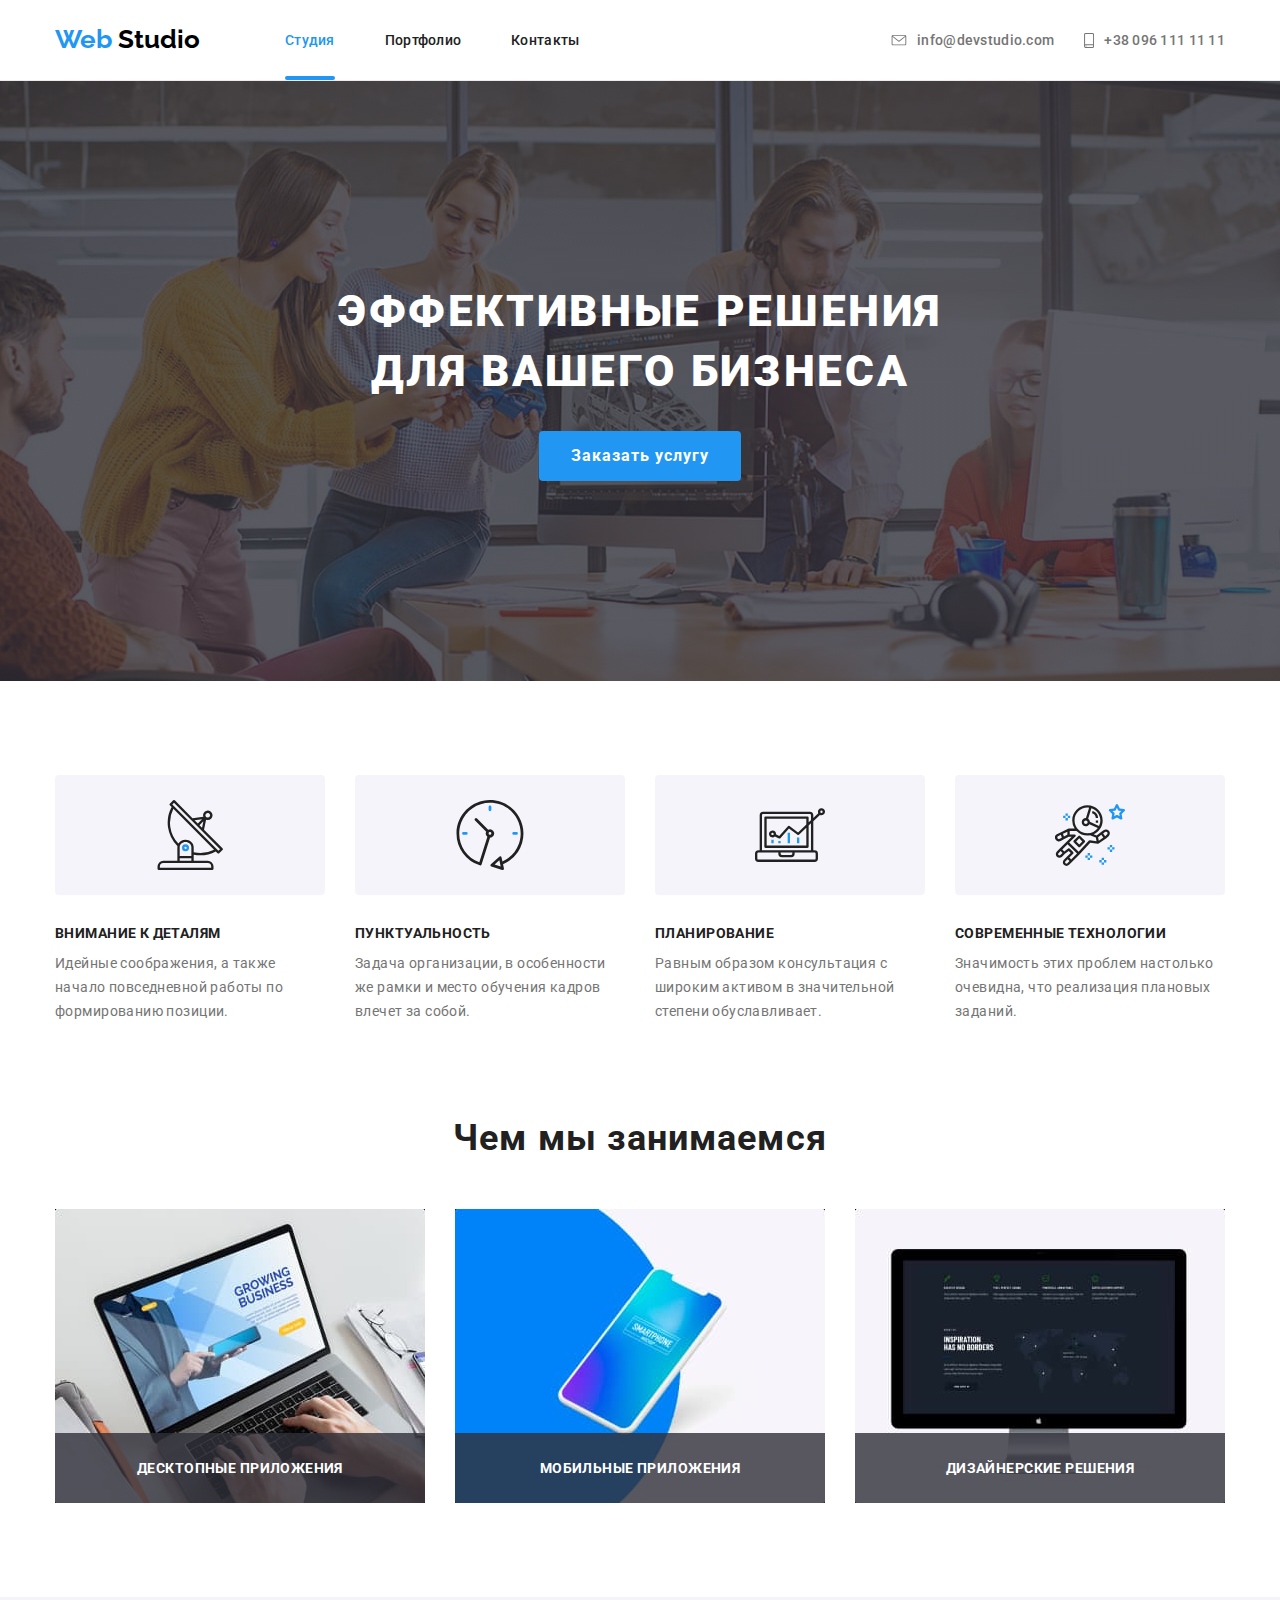
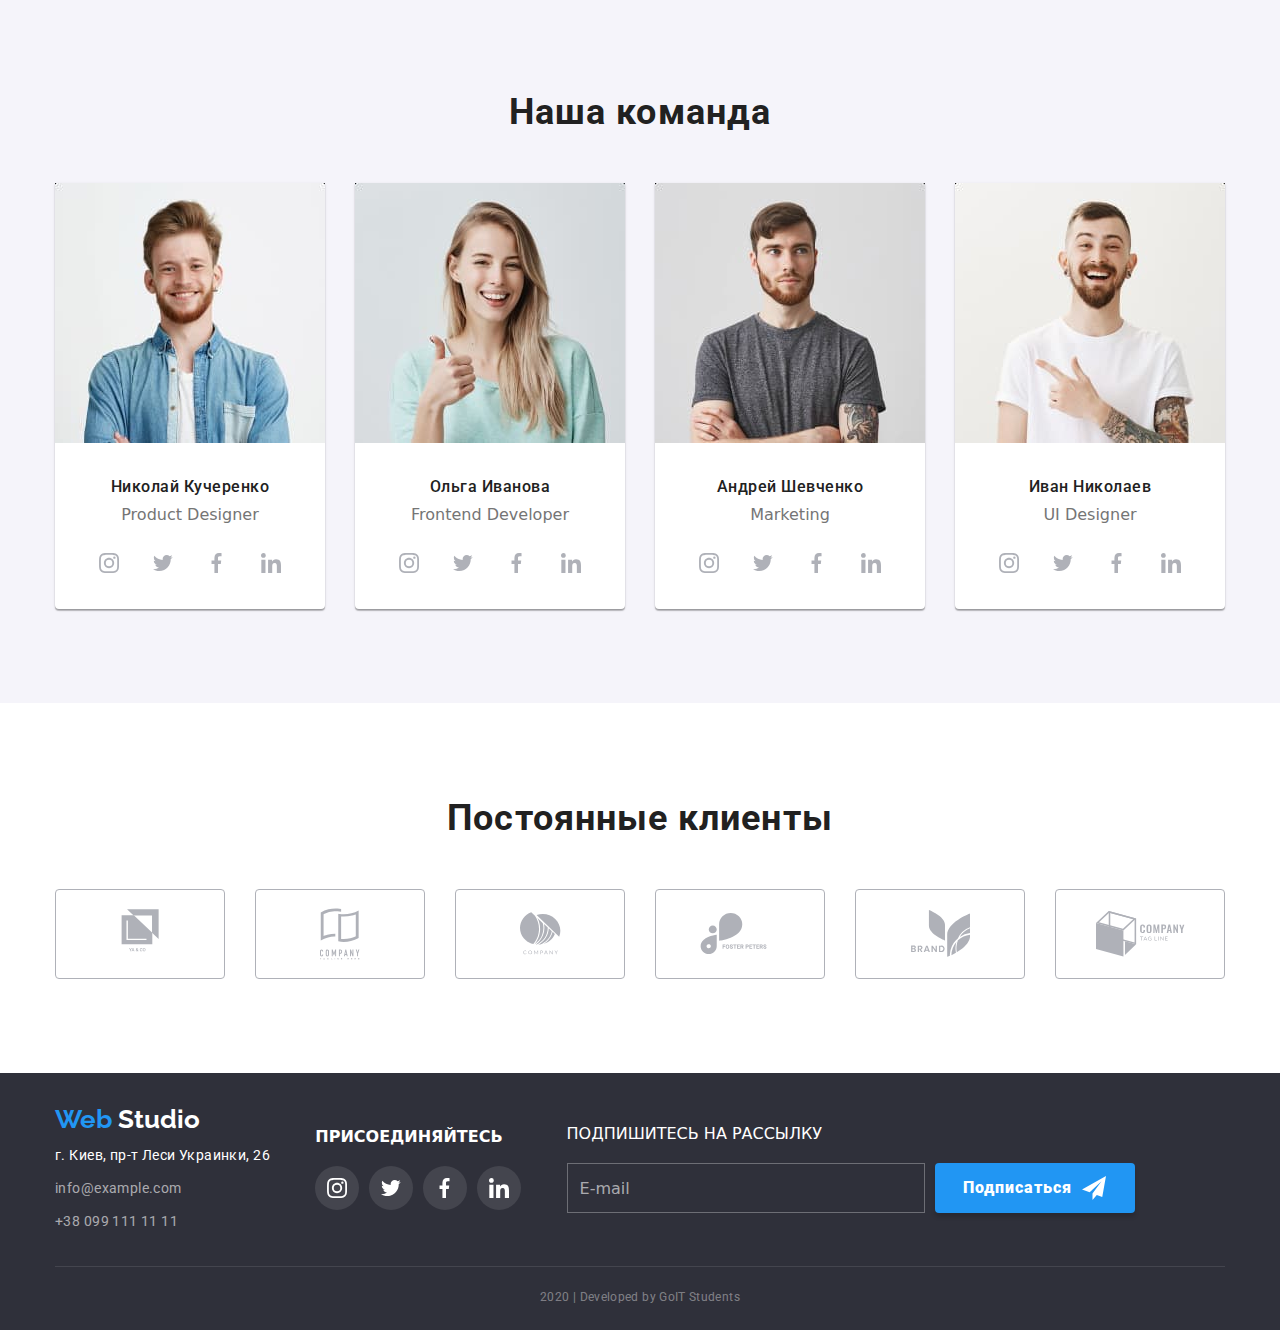
==== index.html @ 625cf700 "start" ====
<!DOCTYPE html>
<html lang="en">
  <head>
    <meta charset="UTF-8" />
    <meta name="viewport" content="width=device-width, initial-scale=1.0" />
    <title>Web Studio</title>
    <link
      href="https://fonts.googleapis.com/css2?family=Montserrat:wght@400;500;700&family=Raleway:wght@700&family=Roboto:wght@400;500;700;900&display=swap"
      rel="stylesheet"
    />
    <link
      rel="stylesheet"
      href="https://cdnjs.cloudflare.com/ajax/libs/modern-normalize/0.6.0/modern-normalize.min.css"
    />
    <link rel="stylesheet" href="./CSS/styles.css" />
  </head>
  <body>
    <!-- Heder -->
    <header>
      <!-- Navigation block-->
      <nav class="section nav">
        <a href="./index.html" class="logo">
          Web <span class="logo-accent">Studio</span>
        </a>
        <ul class="site-nav">
          <li class="item">
            <a class="nav-link current" href="./index.html">Студия</a>
          </li>
          <li class="item">
            <a class="nav-link" href="./portfolio.html">Портфолио</a>
          </li>
          <li class="item">
            <a class="nav-link" href="">Контакты</a>
          </li>
        </ul>
        <!--Contacts-->
        <address class="adress-nav">
          <ul class="auth-nav">
            <li class="auth-item item">
              <a href="mailto:info@devstudio.com">
                <svg class="icon-mail">
                  <use href="./images/symbol-defs.svg#icon-mail"></use>
                </svg>
              </a>
              info@devstudio.com
            </li>
            <li class="auth-item item">
              <a class="adress-tel" href="tel:+380961111111">
                <svg class="icon-phone">
                  <use href="./images/symbol-defs.svg#icon-phone"></use>
                </svg>
              </a>
              +38 096 111 11 11
            </li>
          </ul>
        </address>
      </nav>
    </header>
    <main>
      <!--Hero-->
      <section class="hero">
        <div class="hero-content">
          <h1 class="hero-title">
            Эффективные решения <br />
            для вашего бизнеса
          </h1>
          <a class="hero-item" href="">Заказать услугу</a>
        </div>
      </section>
      <!--characteristics-->
      <section class="section feature">
        <!-- <h2>characteristics</h2> -->
        <ul class="feature-list">
          <li class="feature-main">
            <div class="feature-img">
              <svg class="feature-icon">
                <use href="./images/symbol-defs.svg#icon-antenna"></use>
              </svg>
            </div>
            <h3 class="feature-title">
              Внимание к деталям
            </h3>
            <p class="feature-item">
              Идейные соображения, а также начало повседневной работы по
              формированию позиции.
            </p>
          </li>
          <li class="feature-main">
            <div class="feature-img">
              <svg class="feature-icon">
                <use href="./images/symbol-defs.svg#icon-clock1"></use>
              </svg>
            </div>
            <h3 class="feature-title">
              Пунктуальность
            </h3>
            <p class="feature-item">
              Задача организации, в особенности же рамки и место обучения кадров
              влечет за собой.
            </p>
          </li>
          <li class="feature-main">
            <div class="feature-img">
              <svg class="feature-icon">
                <use href="./images/symbol-defs.svg#icon-diagram1"></use>
              </svg>
            </div>
            <h3 class="feature-title">
              Планирование
            </h3>
            <p class="feature-item">
              Равным образом консультация с широким активом в значительной
              степени обуславливает.
            </p>
          </li>
          <li class="feature-main">
            <div class="feature-img">
              <svg class="feature-icon">
                <use href="./images/symbol-defs.svg#icon-astronaut1"></use>
              </svg>
            </div>
            <h3 class="feature-title">
              Современные технологии
            </h3>
            <p class="feature-item">
              Значимость этих проблем настолько очевидна, что реализация
              плановых заданий.
            </p>
          </li>
        </ul>
      </section>
      <!--What do we do-->
      <section class="section">
        <h2 class="section-title act-main">Чем мы занимаемся</h2>
        <ul class="act">
          <li class="act-list">
            <a href=""
              ><img src="./images/img1.jpg" alt="Десктопные приложения"
            /></a>
            <h3 class="act-item">
              Десктопные приложения
            </h3>
          </li>
          <li class="act-list">
            <a href=""
              ><img src="./images/img2.jpg" alt="Мобильные приложения"
            /></a>
            <h3 class="act-item">
              Мобильные приложения
            </h3>
          </li>
          <li class="act-list">
            <a href=""
              ><img src="./images/img3.jpg" alt="Дизайнерские решения"
            /></a>
            <h3 class="act-item">
              Дизайнерские решения
            </h3>
          </li>
        </ul>
      </section>
      <!--Our team-->
      <section class="team-main">
        <h2 class="section-title">Наша команда</h2>
        <ul class="team section">
          <li class="team-list">
            <a class="team-img" href=""
              ><img src="./images/team1.jpg" alt="foto"
            /></a>
            <h3 class="team-name">
              Николай Кучеренко
            </h3>
            <p class="team-prof" lang="en">
              Product Designer
            </p>
            <ul class="social-links">
              <li>
                <a href="https://www.instagram.com/" class="social-icon">
                  <svg class="socialnet" width="20px" height="20px">
                    <use href="./images/symbol-defs.svg#icon-instagram"></use>
                  </svg>
                </a>
              </li>
              <li>
                <a href="https://twitter.com/" class="social-icon">
                  <svg class="socialnet" width="20px" height="20px">
                    <use href="./images/symbol-defs.svg#icon-twitter"></use>
                  </svg>
                </a>
              </li>
              <li>
                <a href="https://www.facebook.com/" class="social-icon">
                  <svg class="socialnet" width="20px" height="20px">
                    <use href="./images/symbol-defs.svg#icon-Facebook"></use>
                  </svg>
                </a>
              </li>
              <li>
                <a href="https://www.linkedin.com/" class="social-icon">
                  <svg class="socialnet" width="20px" height="20px">
                    <use href="./images/symbol-defs.svg#icon-linkedin"></use>
                  </svg>
                </a>
              </li>
            </ul>
          </li>
          <li class="team-list">
            <a class="team-img" href=""
              ><img src="./images/team2.jpg" alt="foto"
            /></a>
            <h3 class="team-name">
              Ольга Иванова
            </h3>
            <p class="team-prof" lang="en">
              Frontend Developer
            </p>
            <ul class="social-links">
              <li>
                <a href="https://www.instagram.com/" class="social-icon">
                  <svg class="socialnet" width="20px" height="20px">
                    <use href="./images/symbol-defs.svg#icon-instagram"></use>
                  </svg>
                </a>
              </li>
              <li>
                <a href="https://twitter.com/" class="social-icon">
                  <svg class="socialnet" width="20px" height="20px">
                    <use href="./images/symbol-defs.svg#icon-twitter"></use>
                  </svg>
                </a>
              </li>
              <li>
                <a href="https://www.facebook.com/" class="social-icon">
                  <svg class="socialnet" width="20px" height="20px">
                    <use href="./images/symbol-defs.svg#icon-Facebook"></use>
                  </svg>
                </a>
              </li>
              <li>
                <a href="https://www.linkedin.com/" class="social-icon">
                  <svg class="socialnet" width="20px" height="20px">
                    <use href="./images/symbol-defs.svg#icon-linkedin"></use>
                  </svg>
                </a>
              </li>
            </ul>
          </li>
          <li class="team-list">
            <a class="team-img" href=""
              ><img src="./images/team3.jpg" alt="foto"
            /></a>
            <h3 class="team-name">
              Андрей Шевченко
            </h3>
            <p class="team-prof" lang="en">
              Marketing
            </p>
            <ul class="social-links">
              <li>
                <a href="https://www.instagram.com/" class="social-icon">
                  <svg class="socialnet" width="20px" height="20px">
                    <use href="./images/symbol-defs.svg#icon-instagram"></use>
                  </svg>
                </a>
              </li>
              <li>
                <a href="https://twitter.com/" class="social-icon">
                  <svg class="socialnet" width="20px" height="20px">
                    <use href="./images/symbol-defs.svg#icon-twitter"></use>
                  </svg>
                </a>
              </li>
              <li>
                <a href="https://www.facebook.com/" class="social-icon">
                  <svg class="socialnet" width="20px" height="20px">
                    <use href="./images/symbol-defs.svg#icon-Facebook"></use>
                  </svg>
                </a>
              </li>
              <li>
                <a href="https://www.linkedin.com/" class="social-icon">
                  <svg class="socialnet" width="20px" height="20px">
                    <use href="./images/symbol-defs.svg#icon-linkedin"></use>
                  </svg>
                </a>
              </li>
            </ul>
          </li>
          <li class="team-list">
            <a class="team-img" href=""
              ><img src="./images/team4.jpg" alt="foto"
            /></a>
            <h3 class="team-name">
              Иван Николаев
            </h3>
            <p class="team-prof" lang="en">
              UI Designer
            </p>
            <ul class="social-links">
              <li>
                <a href="https://www.instagram.com/" class="social-icon">
                  <svg class="socialnet" width="20px" height="20px">
                    <use href="./images/symbol-defs.svg#icon-instagram"></use>
                  </svg>
                </a>
              </li>
              <li>
                <a href="https://twitter.com/" class="social-icon">
                  <svg class="socialnet" width="20px" height="20px">
                    <use href="./images/symbol-defs.svg#icon-twitter"></use>
                  </svg>
                </a>
              </li>
              <li>
                <a href="https://www.facebook.com/" class="social-icon">
                  <svg class="socialnet" width="20px" height="20px">
                    <use href="./images/symbol-defs.svg#icon-Facebook"></use>
                  </svg>
                </a>
              </li>
              <li>
                <a href="https://www.linkedin.com/" class="social-icon">
                  <svg class="socialnet" width="20px" height="20px">
                    <use href="./images/symbol-defs.svg#icon-linkedin"></use>
                  </svg>
                </a>
              </li>
            </ul>
          </li>
        </ul>
      </section>
      <!--regular customers-->
      <section class="section customer">
        <h2 class="section-title">
          Постоянные клиенты
        </h2>
        <ul class="customers-main">
          <li class="customers-list">
            <a class="customer-item" href="">
              <svg class="company-icon" width="45" height="50">
                <use href="./images/symbol-defs.svg#icon-company1"></use>
              </svg>
            </a>
          </li>
          <li class="customers-list">
            <a class="customer-item" href="">
              <svg class="company-icon" width="40" height="52">
                <use href="./images/symbol-defs.svg#icon-company2"></use>
              </svg>
            </a>
          </li>
          <li class="customers-list">
            <a class="customer-item" href="">
              <svg class="company-icon" width="41" height="43">
                <use href="./images/symbol-defs.svg#icon-company3"></use>
              </svg>
            </a>
          </li>
          <li class="customers-list">
            <a class="customer-item" href="">
              <svg class="company-icon" width="80" height="42">
                <use href="./images/symbol-defs.svg#icon-company4"></use>
              </svg>
            </a>
          </li>
          <li class="customers-list">
            <a class="customer-item" href="">
              <svg class="company-icon" width="59" height="47">
                <use href="./images/symbol-defs.svg#icon-company5"></use>
              </svg>
            </a>
          </li>
          <li class="customers-list">
            <a class="customer-item" href="">
              <svg class="company-icon" width="89" height="46">
                <use href="./images/symbol-defs.svg#icon-company6"></use>
              </svg>
            </a>
          </li>
        </ul>
      </section>
    </main>
    <footer>
      <div class="footer-site">
        <div class="footer-connection">
          <a href="./index.html" class="logo">
            Web <span class="logo-accent">Studio</span></a
          >
          <address class="footer-adress">
            <p class="location">г. Киев, пр-т Леси Украинки, 26</p>
            <a class="adress-mail" href="mailto:info@devstudio.com"
              >info@example.com</a
            >
            <a class="adress-tel" href="tel:+380991111111"
              >+38 099 111 11 11
            </a>
          </address>
        </div>
        <div class="footer-follow">
          <b class="footer-text">присоединяйтесь</b>
          <ul class="footer-links">
            <li>
              <a class="footer-linkbox" href="https://www.instagram.com/">
                <svg class="footer-socialnet" width="20px" height="20px">
                  <use href="./images/symbol-defs.svg#icon-instagram"></use>
                </svg>
              </a>
            </li>
            <li>
              <a class="footer-linkbox" href="https://twitter.com/">
                <svg class="footer-socialnet" width="20px" height="20px">
                  <use href="./images/symbol-defs.svg#icon-twitter"></use>
                </svg>
              </a>
            </li>
            <li>
              <a class="footer-linkbox" href="https://www.facebook.com/">
                <svg class="footer-socialnet" width="20px" height="20px">
                  <use href="./images/symbol-defs.svg#icon-Facebook"></use>
                </svg>
              </a>
            </li>
            <li>
              <a class="footer-linkbox" href="https://www.linkedin.com/">
                <svg class="footer-socialnet" width="20px" height="20px">
                  <use href="./images/symbol-defs.svg#icon-linkedin"></use>
                </svg>
              </a>
            </li>
          </ul>
        </div>
        <div class="footer-mailing">
          <p class="footer-text">Подпишитесь на рассылку</p>
          <div class="feedback">
            <input type="text" value="E-mail" />
            <a class="footer-button"
              >Подписаться
              <svg class="socialnet" width="24px" height="24px">
                <use href="./images/symbol-defs.svg#icon-telegram"></use>
              </svg>
            </a>
          </div>
        </div>
      </div>
      <div class="section">
        <p class="footer-copiright">
          2020 | Developed by GoIT Students
        </p>
      </div>
    </footer>
  </body>
</html>
---- CSS/styles.css ----
/* цвет основного текста #212121 */
/* вторичный цвет #757575 */
/* вторичный цвет фона #F5F4FA */
/* белый цвет #ffffff */
/* акцент #2196F3 */
body {
  background-color: #ffffff;
  color: #757575;
}
a {
  text-decoration: none;
}
ul {
  list-style: none;
  margin: 0px;
  padding: 0px;
}
:root {
  --main-text: #212121;
  --white-text: #ffffff;
}
.section {
  /* background-color: tomato; */
  width: 1200px;
  padding-bottom: 94px;
  margin-left: auto;
  margin-right: auto;
  padding-left: 15px;
  padding-right: 15px;
}
/* HEADER */
header {
  border-bottom: 1px solid #ececec;
}
.nav {
  display: flex;
  padding-bottom: 0px;
  align-items: center;
}
.logo {
  color: #2196f3;
  font-family: Raleway;
  font-style: normal;
  font-weight: bold;
  font-size: 26px;
}
.item {
  position: relative;
}
.item a:hover,
.item a:focus {
  color: #2196f3;
  cursor: pointer;
  transition: 250ms cubic-bezier(0.4, 0, 0.2, 1);
}
header .logo {
  margin-right: 85px;
}
.logo-accent {
  color: #000000;
}
.current::after {
  content: "";
  position: absolute;
  left: 0;
  bottom: 0;

  display: block;
  width: 100%;
  height: 4px;
  background-color: #2196f3;
  border-radius: 2px;
}

.nav-link.current {
  color: #2196f3;
}
.site-nav {
  display: flex;
}
.site-nav a {
  display: block;
  padding-top: 32px;
  padding-bottom: 32px;

  color: var(--main-text);
  font-family: Roboto;
  font-style: normal;
  font-weight: 500;
  font-size: 14px;
  line-height: 16px;
  letter-spacing: 0.02em;
}
.site-nav .item + .item {
  margin-left: 50px;
}
.adress-mail {
  color: #757575;
  font-family: Roboto;
  font-style: normal;
  font-weight: 500;
  font-size: 14px;
  line-height: 16px;
  letter-spacing: 0.02em;
}
.auth-nav {
  display: flex;
  font-family: Roboto;
  font-style: normal;
  font-weight: 500;
  font-size: 14px;
  line-height: 16px;
  letter-spacing: 0.02em;
}
header .auth-item:hover,
header .auth-item:focus {
  color: #2196f3;
  fill: #2196f3;
  cursor: pointer;
  transition: 250ms cubic-bezier(0.4, 0, 0.2, 1);
}
.adress-nav {
  margin-left: auto;
}
.auth-nav .item + .item {
  margin-left: 30px;
}
.auth-item {
  display: flex;
  align-items: center;
  padding-top: 32px;
  padding-bottom: 32px;
  padding-left: 0px;
  margin-top: 0;
  margin-bottom: 0;
  margin-left: auto;
  fill: #757575;
}
.auth-item a {
  display: flex;
  align-items: center;
}
.icon-mail {
  width: 16px;
  height: 11px;
  margin-right: 10px;
}
.icon-phone {
  width: 10px;
  height: 15px;
  margin-right: 10px;
}
/* HERO */
.hero {
  text-align: center;
  padding-top: 200px;
  padding-bottom: 200px;
  max-width: 1600px;
  height: 600px;
  margin-left: auto;
  margin-right: auto;
  background-image: linear-gradient(
      rgba(47, 48, 58, 0.8),
      rgba(47, 48, 58, 0.8)
    ),
    url(../images/Hero.jpg);
  background-repeat: no-repeat;
  background-size: cover;
  background-position: center;
  background-color: #212121;
}
.hero-content {
  text-align: center;
}
.hero-title {
  margin-top: 0px;
  margin-bottom: 30px;
  /* бэкграунд задала, чтобы было видно белый текст
  background-color: #757575; */
  color: var(--white-text);
  font-family: Roboto;
  font-style: normal;
  font-weight: 900;
  font-size: 44px;
  line-height: 60px;
  letter-spacing: 0.06em;
  text-transform: uppercase;
}
.hero-item {
  min-width: 200px;
  display: inline-block;
  padding: 10px 32px;
  border-radius: 4px;
  background-color: #2196f3;
  color: var(--white-text);
  font-family: Roboto;
  font-style: normal;
  font-weight: bold;
  font-size: 16px;
  line-height: 30px;
  letter-spacing: 0.06em;
}
/* CHARACTERISTICS SECTION*/
.feature {
  padding-top: 94px;
  padding-bottom: 94px;
}
.feature-list {
  display: flex;
}
.feature-main {
  width: calc((100% - 30px * 3) / 4);
}
.feature-main:not(:last-child) {
  margin-right: 30px;
}
.feature-img {
  width: 270px;
  height: 120px;
  margin-bottom: 30px;
  background-color: #f5f4fa;
  border-radius: 4px;
}
.feature-icon {
  width: 70px;
  height: 70px;
  width: 70px;
  height: 70px;
  margin: 25px 100px;
}
.feature-title {
  margin-top: 0px;
  margin-bottom: 10px;

  color: var(--main-text);
  font-family: Roboto;
  font-style: normal;
  font-weight: bold;
  font-size: 14px;
  line-height: 16px;
  letter-spacing: 0.03em;
  text-transform: uppercase;
}
.feature-item {
  margin-top: 0px;
  margin-bottom: 0px;

  font-family: Roboto;
  font-style: normal;
  font-weight: normal;
  font-size: 14px;
  line-height: 24px;
  letter-spacing: 0.03em;
}
/* "WHAT DO WE DO" SECTION */
.section-title {
  margin-top: 0px;
  margin-bottom: 50px;
  margin-left: auto;
  margin-top: auto;

  color: var(--main-text);
  font-family: Roboto;
  font-style: normal;
  font-weight: bold;
  font-size: 36px;
  line-height: 42px;
  text-align: center;
  letter-spacing: 0.03em;
}
.act {
  display: flex;
  margin-left: auto;
  margin-right: auto;
}
.act-list {
  position: relative;
}
.act-list:not(:last-child) {
  margin-right: 30px;
}
.act-list img {
  display: block;
}
.act-item {
  display: block;
  position: absolute;
  width: 100%;
  left: 0;
  bottom: 0;

  margin-top: 0px;
  margin-bottom: 0px;
  padding-top: 27px;
  padding-bottom: 27px;
  /* бэкграунд задала, чтобы было видно белый текст */
  background-color: rgba(47, 48, 58, 0.8);
  color: var(--white-text);
  font-family: Roboto;
  font-style: normal;
  font-weight: bold;
  font-size: 14px;
  line-height: 16px;
  text-align: center;
  letter-spacing: 0.03em;
  text-transform: uppercase;
}
/* OUR TEAM SECTION*/
.team-main {
  padding-top: 94px;
  background-color: #f5f4fa;
}
.team {
  display: flex;
}
.team-list {
  padding-bottom: 24px;
  background-color: var(--white-text);
  box-shadow: 0px 2px 1px rgba(0, 0, 0, 0.2), 0px 1px 1px rgba(0, 0, 0, 0.14),
    0px 1px 3px rgba(0, 0, 0, 0.12);
  border-radius: 0px 0px 4px 4px;
}
.team-list:not(:last-child) {
  margin-right: 30px;
}
.team-name {
  margin-top: 0px;
  margin-bottom: 10px;

  color: var(--main-text);
  font-family: Roboto;
  font-style: normal;
  font-weight: 500;
  font-size: 16px;
  line-height: 19px;
  text-align: center;
  letter-spacing: 0.03em;
}
.team-prof {
  text-align: center;
  margin-top: 0px;
  margin-bottom: 16px;
}
.team-img {
  display: block;
  margin-bottom: 30px;
}
.team-item {
  font-family: Roboto;
  font-style: normal;
  font-weight: normal;
  font-size: 16px;
  line-height: 19px;
  text-align: center;
  letter-spacing: 0.03em;
}
.social-links {
  display: flex;
  justify-content: center;
}
.social-icon {
  display: flex;
  align-items: center;
  justify-content: center;
  background-size: contain;
  width: 44px;
  height: 44px;
  border-radius: 50%;
  fill: #afb1b8;
}
.social-icon:hover,
.social-icon:focus {
  background-color: #2196f3;
  border-radius: 50%;
  fill: var(--white-text);
  cursor: pointer;
  transition: 250ms cubic-bezier(0.4, 0, 0.2, 1);
}
.social-links li:not(:last-child) {
  margin-right: 10px;
}
.customer {
  padding-top: 94px;
}
/* .customer svg {
  fill: #afb1b8;
} */
.customers-main {
  display: flex;
  justify-content: space-between;
}
.customers-list:not(:last-child) {
  margin-right: 30px;
}
.customer-item {
  width: 170px;
  height: 90px;
  display: flex;
  justify-content: center;
  align-items: center;
  border: 1px solid #afb1b8;
  border-radius: 4px;
  fill: #afb1b8;
}
.customer-item:hover,
.customer-item:focus {
  fill: #2196f3;
  border: 1px solid #2196f3;
  border-radius: 4px;
  cursor: pointer;
  transition: 250ms cubic-bezier(0.4, 0, 0.2, 1);
}

/* FOOTER */
footer {
  background-color: #2f303a;
  color: var(--white-text);
}
footer p {
  margin-top: 0px;
  margin-bottom: 0px;
}
footer .logo {
  margin-bottom: 8px;
  display: inline-block;
  /* padding-bottom: 8px; */
}
.footer-site {
  display: flex;
  align-items: center;
  width: 1200px;
  height: 193px;
  margin-left: auto;
  margin-right: auto;
  padding-left: 15px;
  padding-right: 15px;
}
.footer-connection {
  flex-grow: 1;
}
.footer-follow {
  flex-grow: 1;
}
.footer-mailing {
  flex-grow: 2;
}
.footer-adress {
  display: flex;
  flex-direction: column;
}
.footer-links {
  display: flex;
}

.footer-linkbox:hover,
.footer-linkbox:focus {
  background-color: #2196f3;
  fill: var(--white-text);
  cursor: pointer;
  transition: 250ms cubic-bezier(0.4, 0, 0.2, 1);
}
.footer-links li:not(:last-child) {
  margin-right: 10px;
}
.footer-linkbox {
  display: flex;
  align-items: center;
  justify-content: center;
  background-color: rgba(255, 255, 255, 0.1);
  width: 44px;
  height: 44px;
  border-radius: 50%;
  fill: var(--white-text);
}
footer .logo-accent {
  color: white;
}
.location {
  margin-bottom: 9px;
}
footer .adress-mail {
  margin-bottom: 9px;

  font-family: Roboto;
  font-style: normal;
  font-weight: normal;
  font-size: 14px;
  line-height: 24px;
  letter-spacing: 0.03em;
  color: rgba(255, 255, 255, 0.6);
}
footer .adress-tel {
  color: rgba(255, 255, 255, 0.6);
  font-family: Roboto;
  font-style: normal;
  font-weight: normal;
  font-size: 14px;
  line-height: 24px;
  letter-spacing: 0.03em;
}
.location {
  font-family: Roboto;
  font-style: normal;
  font-weight: normal;
  font-size: 14px;
  line-height: 24px;
  letter-spacing: 0.03em;
}
.footer-text {
  display: block;
  margin-bottom: 20px;
  text-transform: uppercase;
}
.feedback {
  display: flex;
}
.feedback input {
  width: 358px;
  height: 50px;
  background: rgba(0, 0, 0, 0);
  border: 1px solid rgba(255, 255, 255, 0.3);
  color: rgba(255, 255, 255, 0.6);
  padding-left: 12px;
}
.footer-button {
  width: 200px;
  height: 50px;
  margin-left: 10px;
  justify-content: center;
  background-color: #2196f3;
  box-shadow: 0px 4px 4px rgba(0, 0, 0, 0.15);
  border-radius: 4px;
  color: var(--white-text);
  font-family: Roboto;
  font-style: normal;
  font-weight: 900;
  font-size: 16px;
  line-height: 30px;
  display: flex;
  align-items: center;
  text-align: center;
  letter-spacing: 0.06em;
}
footer .socialnet {
  margin-left: 10px;
}
.footer-copiright {
  border-top: 1px solid rgba(255, 255, 255, 0.1);
  margin-left: auto;
  margin-right: auto;
  padding-top: 18px;
  padding-bottom: 21px;

  color: rgba(255, 255, 255, 0.4);
  font-family: Roboto;
  font-style: normal;
  font-weight: normal;
  font-size: 12px;
  line-height: 24px;
  text-align: center;
  letter-spacing: 0.03em;
}
footer .section {
  padding-bottom: 0px;
}
/* PORTFOLIO */
.filter {
  /* background-color: tomato; */
  padding-top: 90px;
  padding-bottom: 90px;
}
.filtr-button {
  padding: 6px 22px;
  background: #f5f4fa;
  border: transparent;
  border-radius: 4px;
  color: #212121;
  font-family: Roboto;
  font-style: normal;
  font-weight: 500;
  font-size: 16px;
  line-height: 26px;
  letter-spacing: 0.03em;
}
.filtr-menu {
  display: flex;
  margin-bottom: 50px;
  justify-content: center;
  /* margin-left: auto;
  margin-right: auto; */
}

.filter-list:not(:last-child) {
  margin-right: 8px;
}
.filtr-button:hover,
.filtr-button:focus {
  background-color: #2196f3;
  color: var(--white-text);
  cursor: pointer;
  transition: 250ms cubic-bezier(0.4, 0, 0.2, 1);
}
.filtr-button:focus {
  background-color: #2196f3;
  color: var(--white-text);
}

.card {
  /* background-color: #2196f3; */
  display: flex;
  flex-wrap: wrap;
}
.card-link {
  display: inline-block;

  position: relative;
}

.card-img {
  display: block;
  max-width: 100%;
  height: auto;
}

.card-title {
  display: block;
  /* background-color: tomato; */
  margin-top: 0px;
  margin-bottom: 4px;
  color: #212121;
  font-family: Roboto;
  font-style: normal;
  font-weight: bold;
  font-size: 18px;
  line-height: 36px;
  letter-spacing: 0.06em;
}
.card-item {
  margin-top: 0px;
  margin-bottom: 0px;
  color: var(--main-text);
  font-family: Roboto;
  font-style: normal;
  font-weight: normal;
  font-size: 16px;
  line-height: 30px;
  letter-spacing: 0.03em;
}
.card-content {
  padding: 20px 24px;
}
.card-box {
  width: calc((100% - 60px) / 3);
  margin-right: 30px;
  margin-bottom: 30px;
  border: 1px solid #eeeeee;
}
.card-box:hover,
.card-box:focus {
  box-shadow: 1px 4px 6px rgba(0, 0, 0, 0.16), 0px 4px 4px rgba(0, 0, 0, 0.06),
    0px 1px 1px rgba(0, 0, 0, 0.12);
}
.card-box:nth-child(3n) {
  margin-right: 0px;
}
.card-box:nth-last-child(-n + 3) {
  margin-bottom: 0px;
}

.card-overlay {
  position: relative;
  overflow: hidden;
}

.card-discription {
  position: absolute;
  width: 100%;
  height: 100%;
  left: 0;
  top: 100%;
  transform: translateY(0);
  transition: transform 250ms cubic-bezier(0.4, 0, 0.2, 1);

  background-color: rgba(33, 150, 243, 0.9);
  margin-top: 0px;
  margin-bottom: 0px;
  padding: 63px 24px;

  color: var(--white-text);
  font-family: Roboto;
  font-style: normal;
  font-weight: normal;
  font-size: 18px;
  line-height: 28px;
  letter-spacing: 0.03em;
}

.card-link:hover .card-discription,
.card-link:focus .card-discription {
  transform: translateY(-100%);
  transition: transform 250ms cubic-bezier(0.4, 0, 0.2, 1);
}
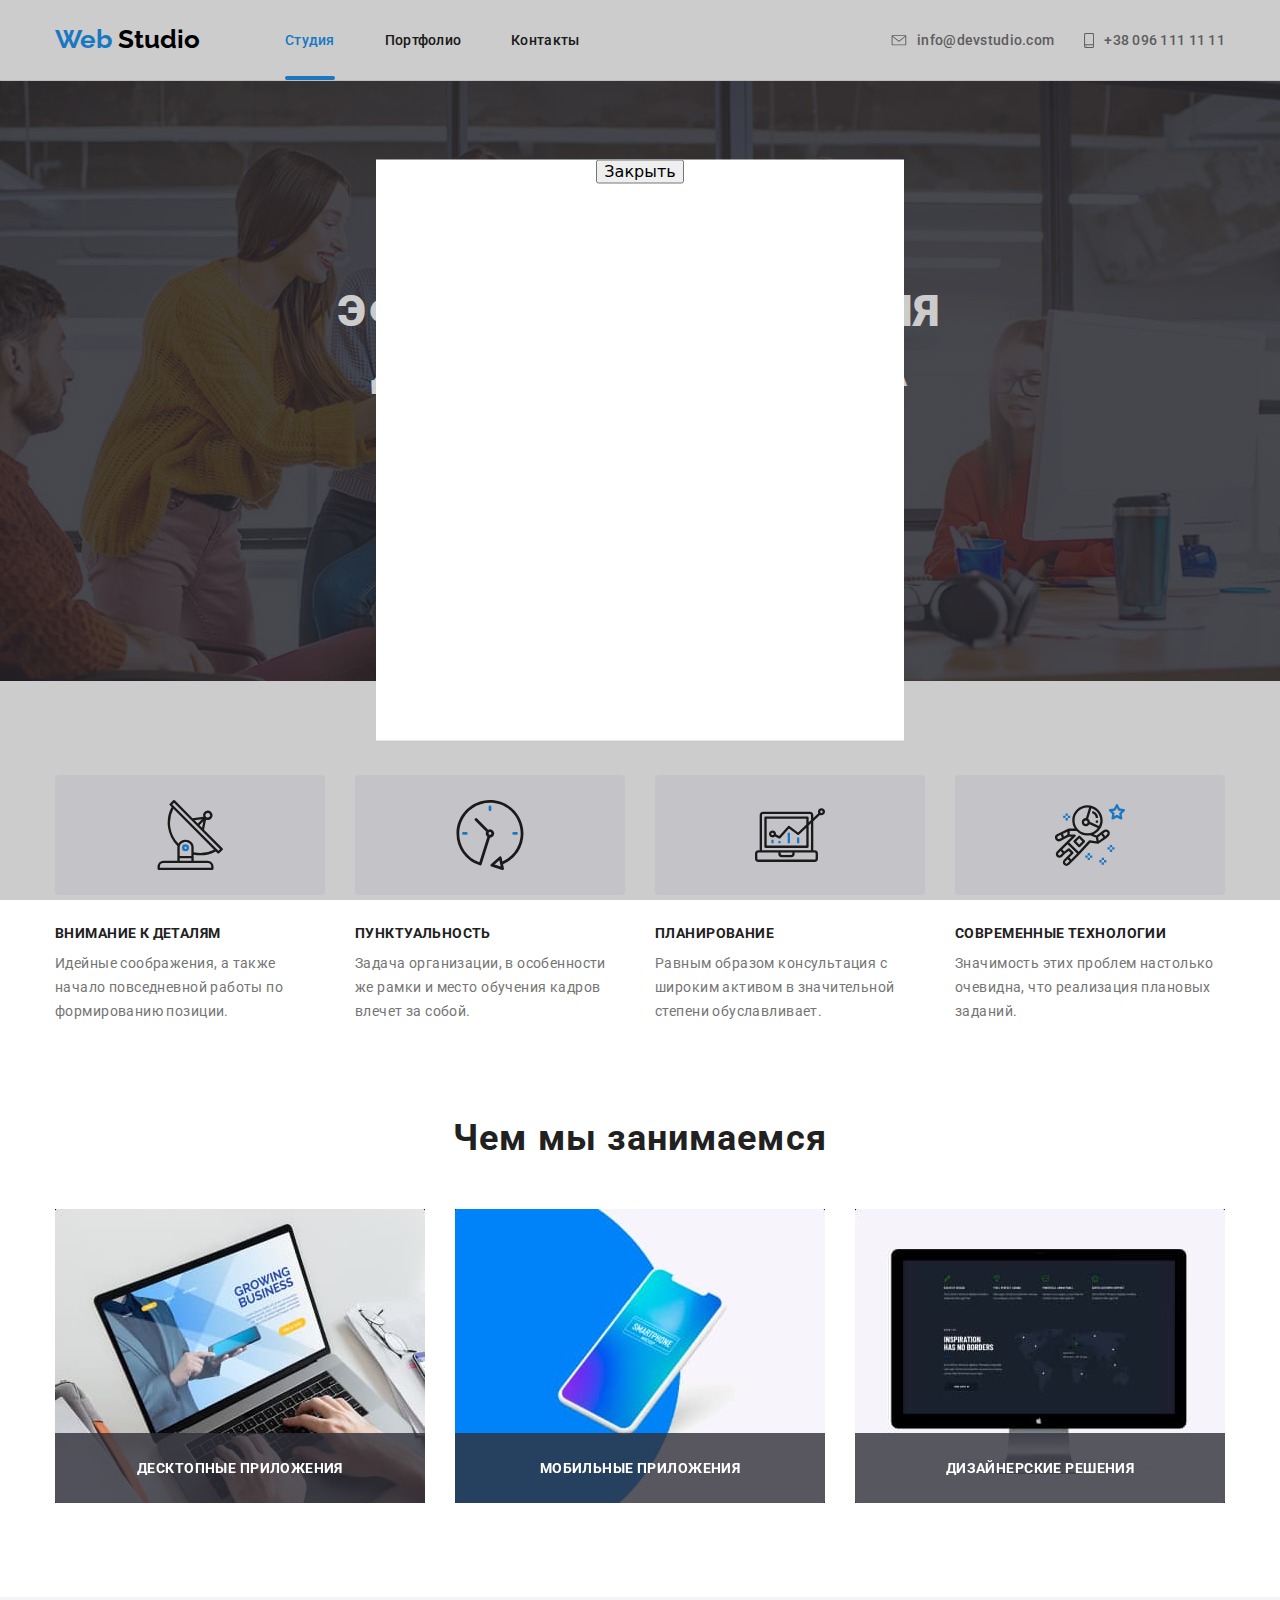
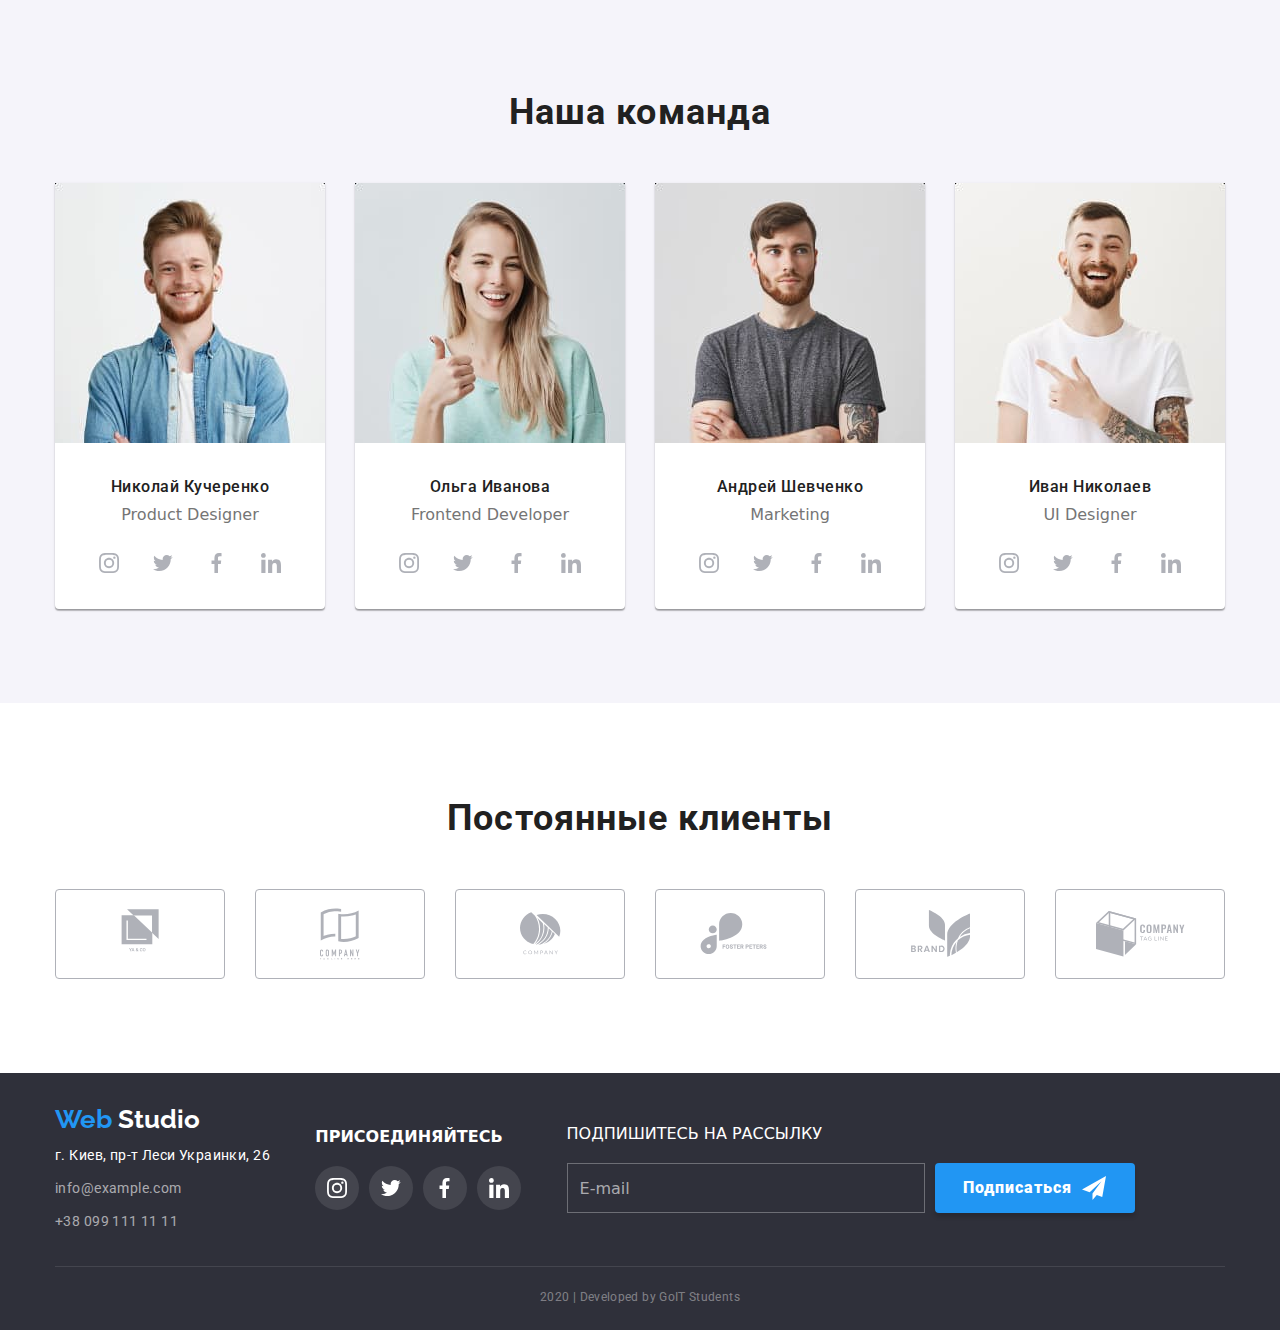
==== commit 5ed54dff: "add js" ====
--- a/index.html
+++ b/index.html
@@ -64,7 +64,12 @@
             Эффективные решения <br />
             для вашего бизнеса
           </h1>
-          <a class="hero-item" href="">Заказать услугу</a>
+          <a data-open-modal class="hero-item" href="">Заказать услугу</a>
+        </div>
+        <div data-modal class="backdrop">
+          <div class="modal">
+            <button data-modal-close>Закрыть</button>
+          </div>
         </div>
       </section>
       <!--characteristics-->
@@ -448,5 +453,6 @@
         </p>
       </div>
     </footer>
+    <script src="./js/modal.js"></script>
   </body>
 </html>
--- a/CSS/styles.css
+++ b/CSS/styles.css
@@ -200,6 +200,29 @@
   line-height: 30px;
   letter-spacing: 0.06em;
 }
+.backdrop {
+  position: fixed;
+  top: 0;
+  left: 0;
+  width: 100%;
+  height: 100%;
+  background-color: rgba(0, 0, 0, 0.2);
+}
+.backdrop.is-hidden {
+  visibility: hidden;
+  opacity: 0;
+  pointer-events: none;
+}
+.modal {
+  position: absolute;
+  top: 50%;
+  left: 50%;
+  transform: translate(-50%, -50%);
+  width: 528px;
+  height: 581px;
+
+  background-color: #fff;
+}
 /* CHARACTERISTICS SECTION*/
 .feature {
   padding-top: 94px;
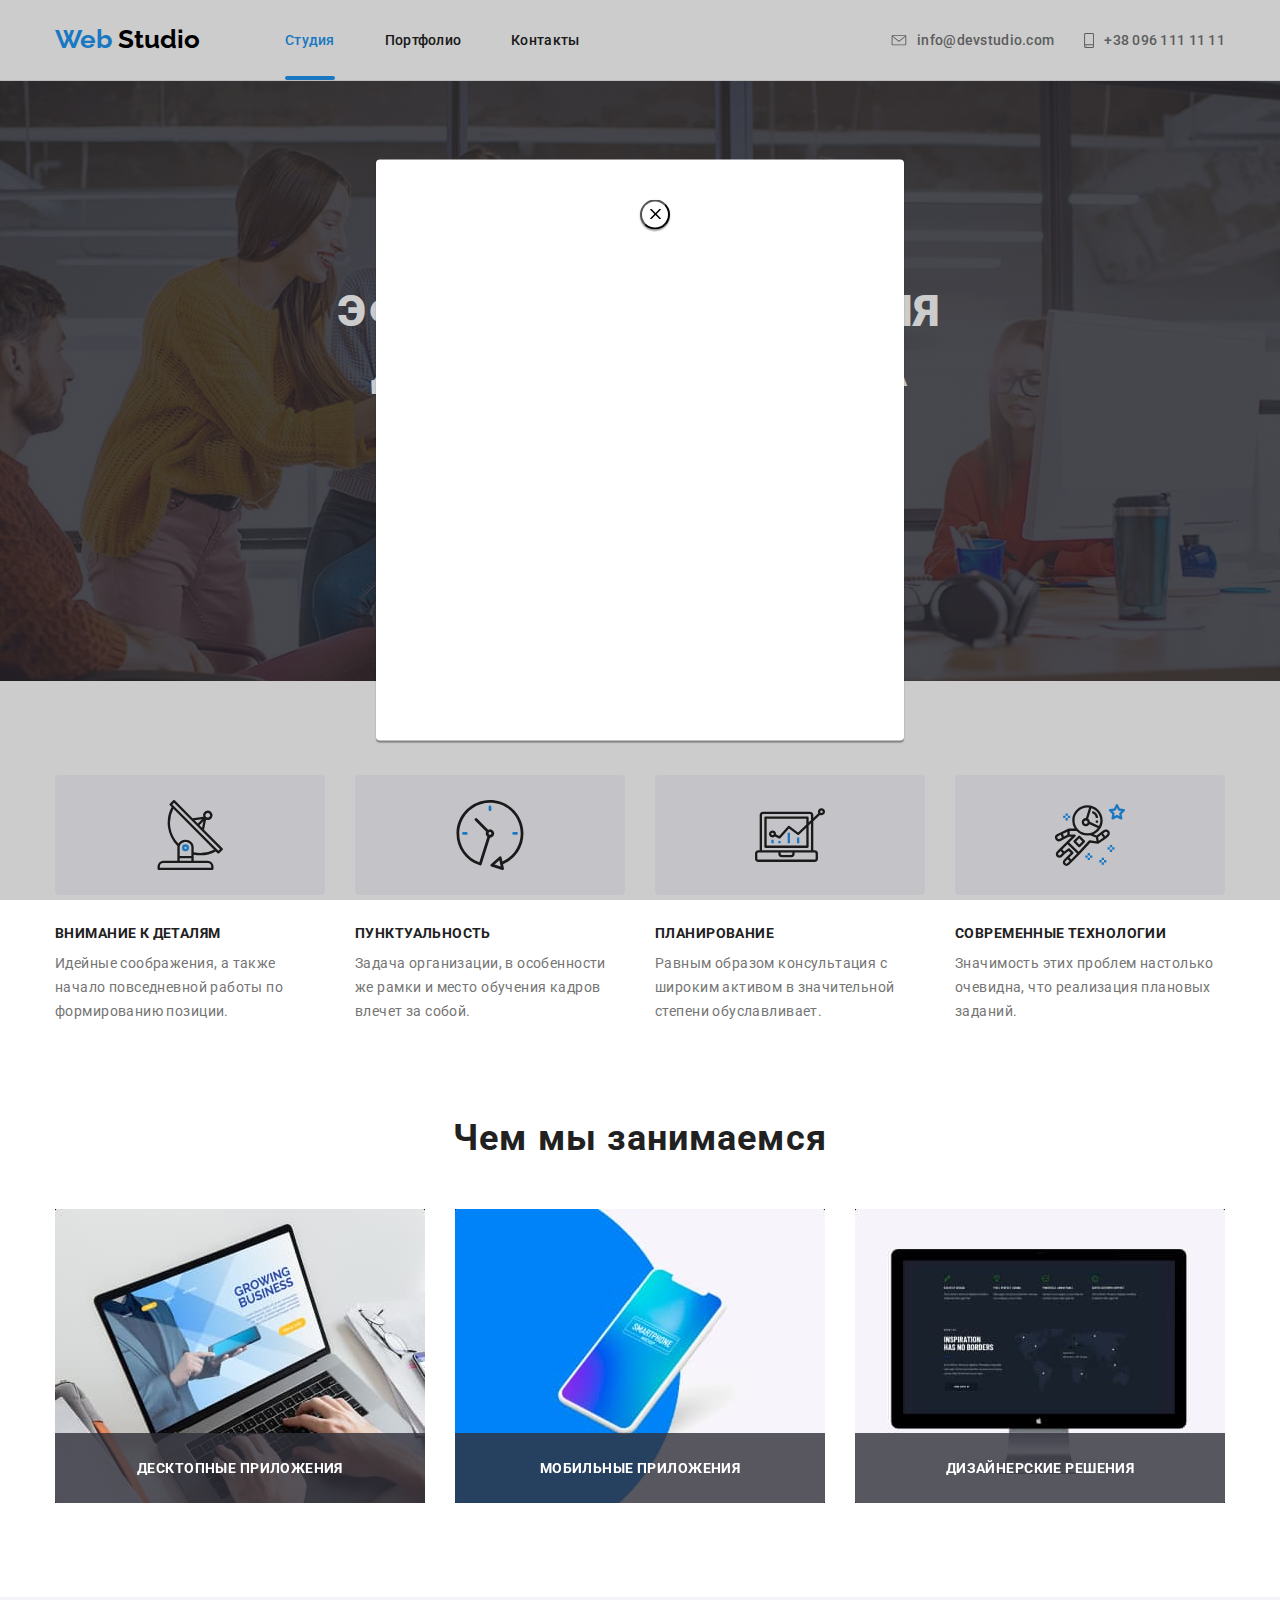
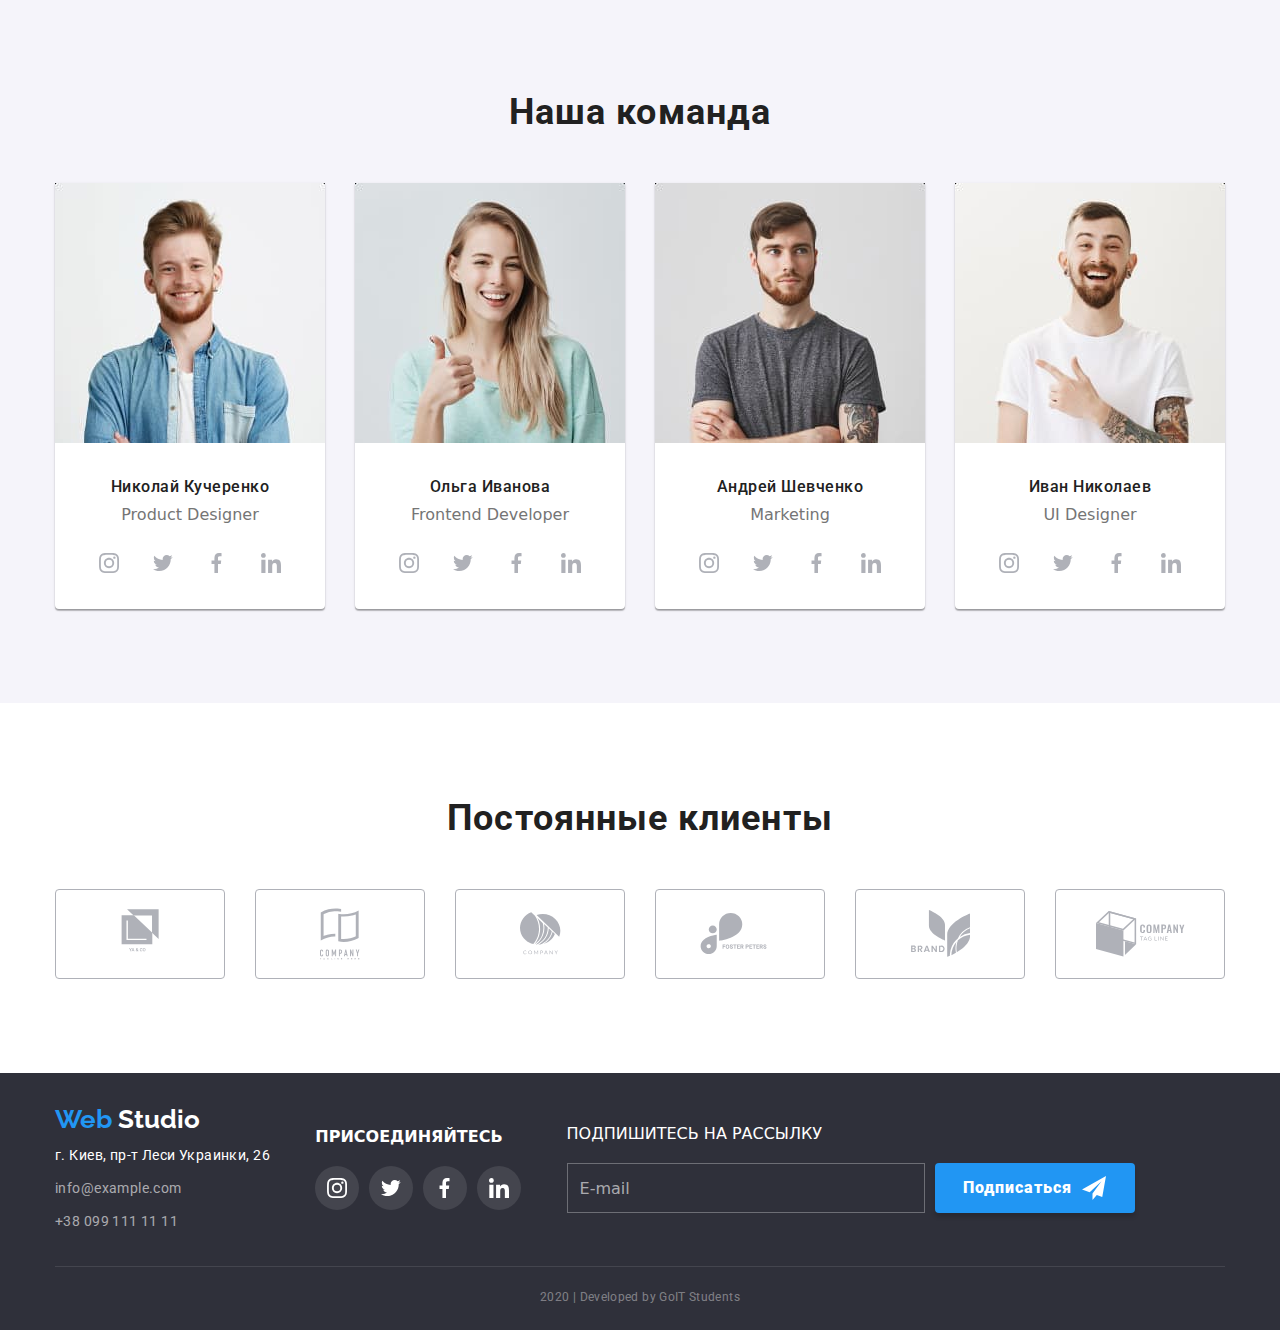
==== commit bcb5b9bb: "working" ====
--- a/index.html
+++ b/index.html
@@ -68,7 +68,12 @@
         </div>
         <div data-modal class="backdrop">
           <div class="modal">
-            <button data-modal-close>Закрыть</button>
+            <button class="close-modal-button" data-modal-close>
+              <svg class="modal-close-icon">
+                <use href="./images/symbol-defs.svg#icon-vector"></use>
+              </svg>
+            </button>
+            <!-- <button>Отправить</button> -->
           </div>
         </div>
       </section>
--- a/CSS/styles.css
+++ b/CSS/styles.css
@@ -218,10 +218,28 @@
   top: 50%;
   left: 50%;
   transform: translate(-50%, -50%);
+  padding: 40px;
   width: 528px;
   height: 581px;
 
   background-color: #fff;
+  box-shadow: 0px 2px 1px rgba(0, 0, 0, 0.2), 0px 1px 1px rgba(0, 0, 0, 0.14),
+    0px 1px 3px rgba(0, 0, 0, 0.12);
+  border-radius: 4px;
+}
+.close-modal-button {
+  position: absolute;
+  width: 30px;
+  height: 30px;
+  outline: none;
+  border-radius: 50%;
+  background: #ffffff;
+  box-shadow: 0px 2px 1px rgba(0, 0, 0, 0.2), 0px 1px 1px rgba(0, 0, 0, 0.14),
+    0px 1px 3px rgba(0, 0, 0, 0.12);
+}
+.modal-close-icon {
+  width: 11px;
+  height: 11px;
 }
 /* CHARACTERISTICS SECTION*/
 .feature {
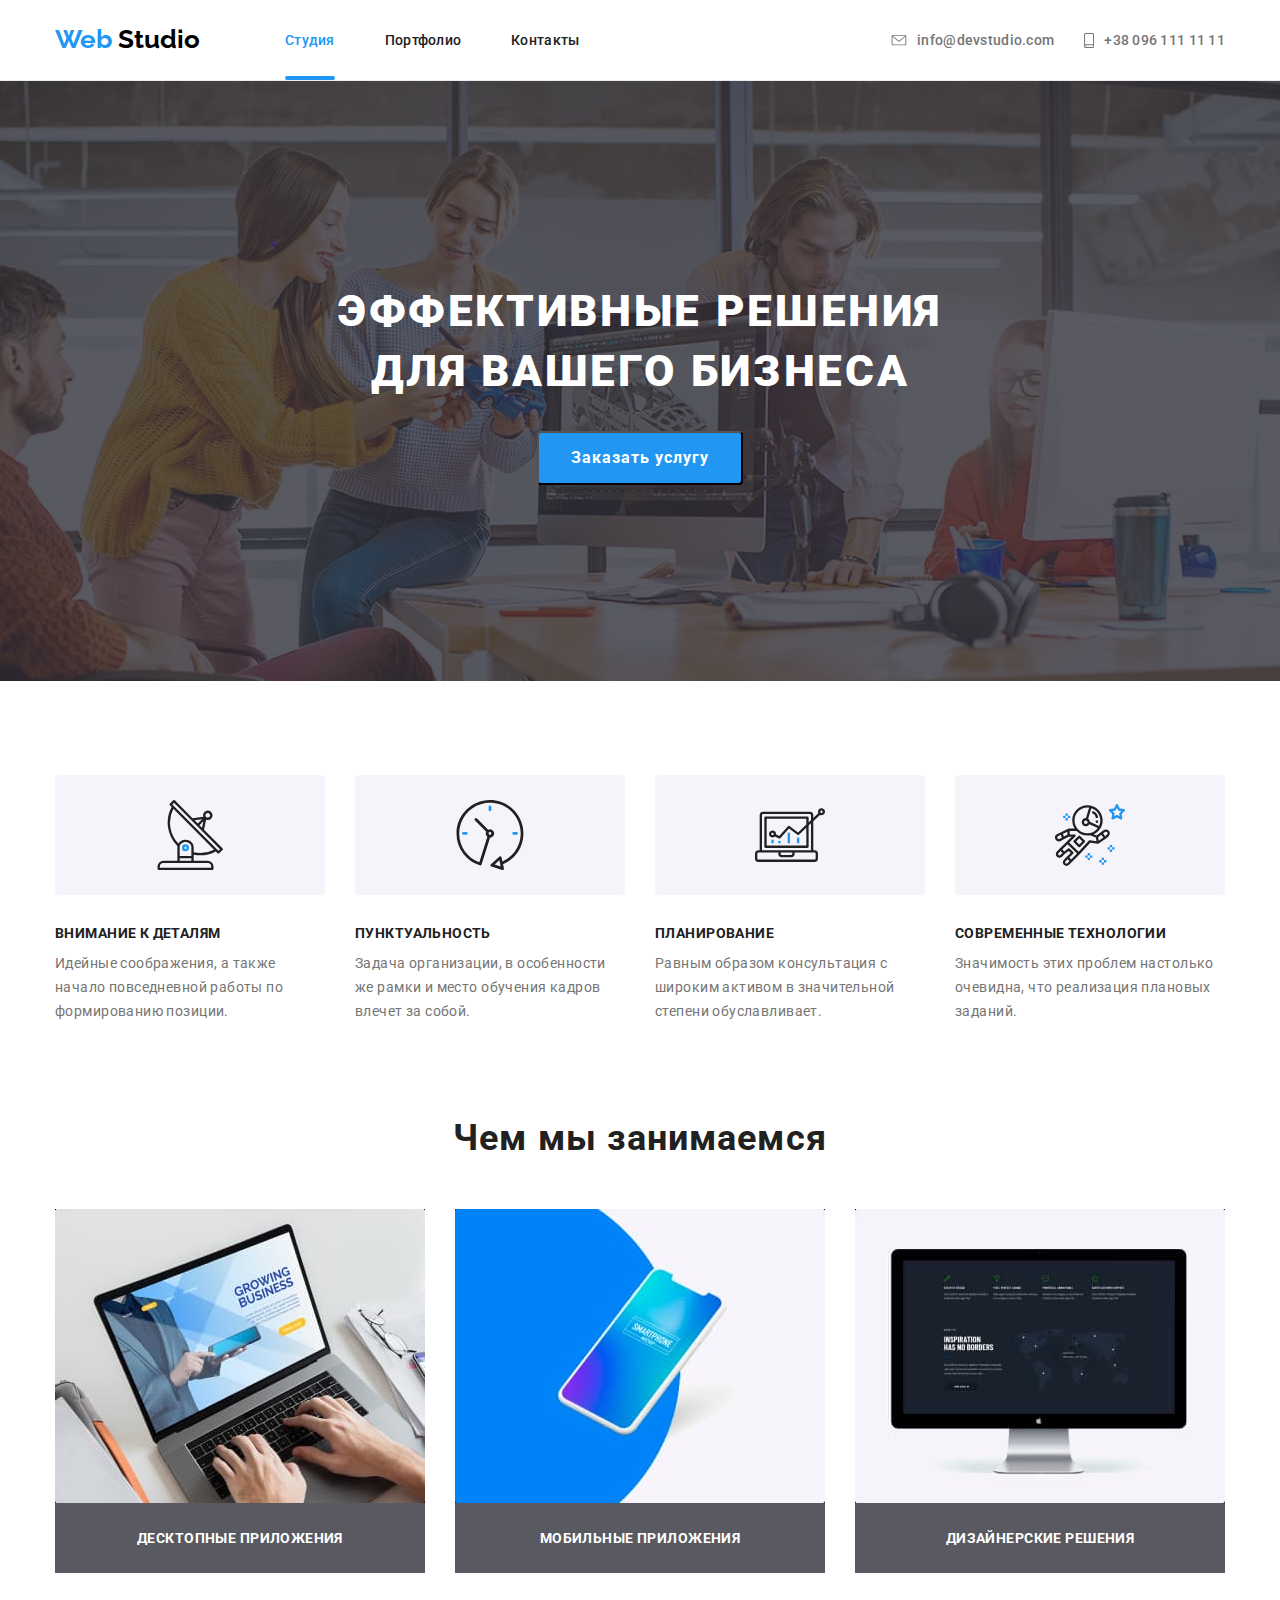
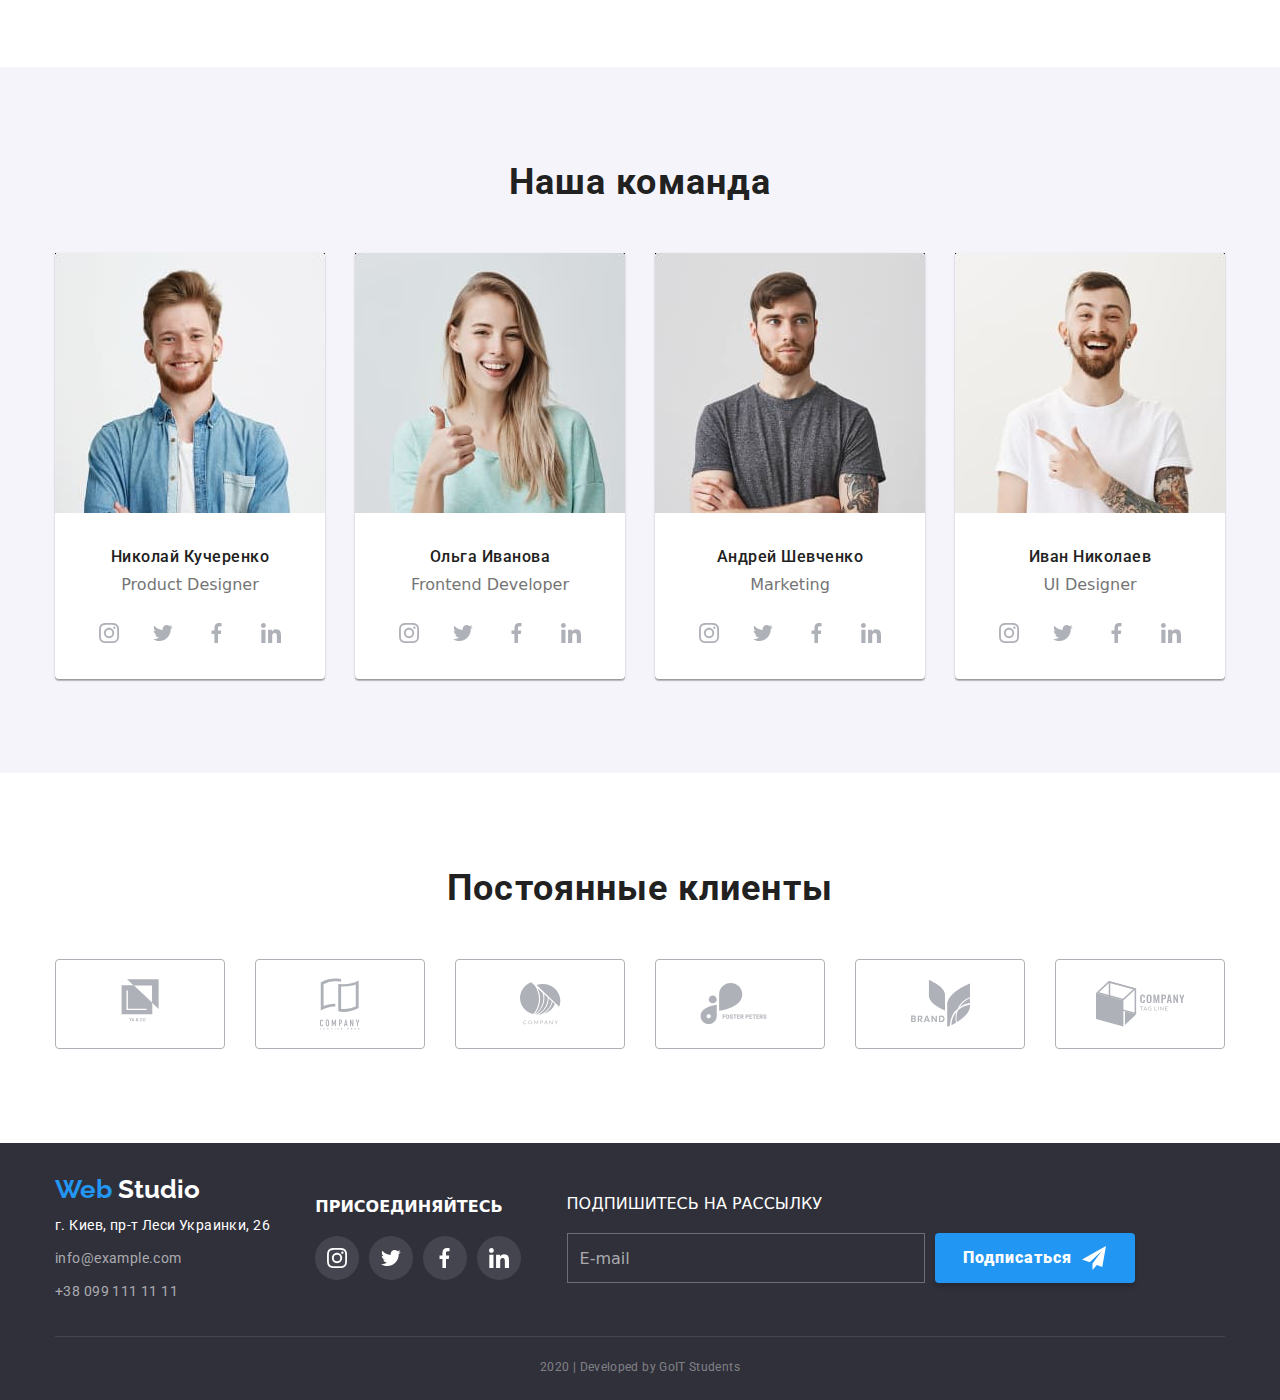
==== commit 2460205c: "work" ====
--- a/index.html
+++ b/index.html
@@ -64,17 +64,9 @@
             Эффективные решения <br />
             для вашего бизнеса
           </h1>
-          <a data-open-modal class="hero-item" href="">Заказать услугу</a>
-        </div>
-        <div data-modal class="backdrop">
-          <div class="modal">
-            <button class="close-modal-button" data-modal-close>
-              <svg class="modal-close-icon">
-                <use href="./images/symbol-defs.svg#icon-vector"></use>
-              </svg>
-            </button>
-            <!-- <button>Отправить</button> -->
-          </div>
+          <button class="hero-item" data-modal-open href="">
+            Заказать услугу
+          </button>
         </div>
       </section>
       <!--characteristics-->
@@ -458,6 +450,46 @@
         </p>
       </div>
     </footer>
+    <div class="backdrop is-hidden" data-modal>
+      <div class="modal">
+        <button class="modal-close-button" data-modal-close>
+          <svg class="modal-close-icon">
+            <use href="./images/symbol-defs.svg#icon-vector"></use>
+          </svg>
+        </button>
+        <h3 class="modal-title">Оставьте свои данные, мы вам перезвоним</h3>
+        <div class="input-area">
+          <div class="form-field">
+            <input class="modal-input" type="name" name="name" id="name" />
+            <label class="modal-label" for="name">
+              <svg class="modal-icon" width="12px" height="12px">
+                <use href="./images/symbol-defs.svg#icon-name-modal"></use>
+              </svg>
+              Имя
+            </label>
+          </div>
+          <div class="form-field">
+            <input class="modal-input" type="tel" name="tel" id="name" />
+            <label class="modal-label" for="tel">
+              <svg class="modal-icon" width="13px" height="13px">
+                <use href="./images/symbol-defs.svg#icon-phone-modal"></use>
+              </svg>
+              Телефон
+            </label>
+          </div>
+          <div class="form-field">
+            <input class="modal-input" type="mail" name="mail" id="mail" />
+            <label class="modal-label" for="mail">
+              <svg class="modal-icon" width="15px" height="12px">
+                <use href="./images/symbol-defs.svg#icon-mail-modal"></use>
+              </svg>
+              Почта
+            </label>
+          </div>
+        </div>
+        <!-- <button>Отправить</button> -->
+      </div>
+    </div>
     <script src="./js/modal.js"></script>
   </body>
 </html>
--- a/CSS/styles.css
+++ b/CSS/styles.css
@@ -14,6 +14,14 @@
   list-style: none;
   margin: 0px;
   padding: 0px;
+}
+h3 {
+  margin: 0;
+}
+.form-field input {
+  border: 1px solid rgba(33, 33, 33, 0.2);
+  border-radius: 4px;
+  padding: 12px 16px;
 }
 :root {
   --main-text: #212121;
@@ -227,11 +235,14 @@
     0px 1px 3px rgba(0, 0, 0, 0.12);
   border-radius: 4px;
 }
-.close-modal-button {
+.modal-close-button {
   position: absolute;
+  right: 0;
+  top: 0;
   width: 30px;
   height: 30px;
-  outline: none;
+  border: none;
+  transform: translateX(30%) translateY(-30%);
   border-radius: 50%;
   background: #ffffff;
   box-shadow: 0px 2px 1px rgba(0, 0, 0, 0.2), 0px 1px 1px rgba(0, 0, 0, 0.14),
@@ -241,6 +252,55 @@
   width: 11px;
   height: 11px;
 }
+.modal-title {
+  margin: 0;
+  font-family: Roboto;
+  font-style: normal;
+  font-weight: bold;
+  font-size: 20px;
+  line-height: 23px;
+  text-align: center;
+  letter-spacing: 0.03em;
+
+  color: #212121;
+}
+.input-area {
+  margin-top: 30px;
+}
+.form-field {
+  position: relative;
+  margin-bottom: 28px;
+  width: 448px;
+  display: flex;
+  flex-direction: column;
+}
+.modal-label {
+  position: absolute;
+  /* display: block; */
+  font-family: Roboto;
+  font-style: normal;
+  font-weight: normal;
+  font-size: 14px;
+  line-height: 16px;
+  letter-spacing: 0.01em;
+}
+/* .modal-label div {
+  display: block;
+  width: 18px;
+  height: 18px;
+  margin-right: 8px;
+} */
+
+/* .modal-icon {
+  position: absolute;
+} */
+.modal-input:focus + .modal-label {
+  color: #2196f3;
+  fill: #2196f3;
+}
+/* .modal-input:focus {
+  border: 1px solid #2196f3;
+} */
 /* CHARACTERISTICS SECTION*/
 .feature {
   padding-top: 94px;
@@ -314,9 +374,6 @@
   margin-left: auto;
   margin-right: auto;
 }
-.act-list {
-  position: relative;
-}
 .act-list:not(:last-child) {
   margin-right: 30px;
 }
@@ -325,7 +382,6 @@
 }
 .act-item {
   display: block;
-  position: absolute;
   width: 100%;
   left: 0;
   bottom: 0;
@@ -346,6 +402,7 @@
   letter-spacing: 0.03em;
   text-transform: uppercase;
 }
+
 /* OUR TEAM SECTION*/
 .team-main {
   padding-top: 94px;
@@ -423,9 +480,7 @@
 .customer {
   padding-top: 94px;
 }
-/* .customer svg {
-  fill: #afb1b8;
-} */
+
 .customers-main {
   display: flex;
   justify-content: space-between;
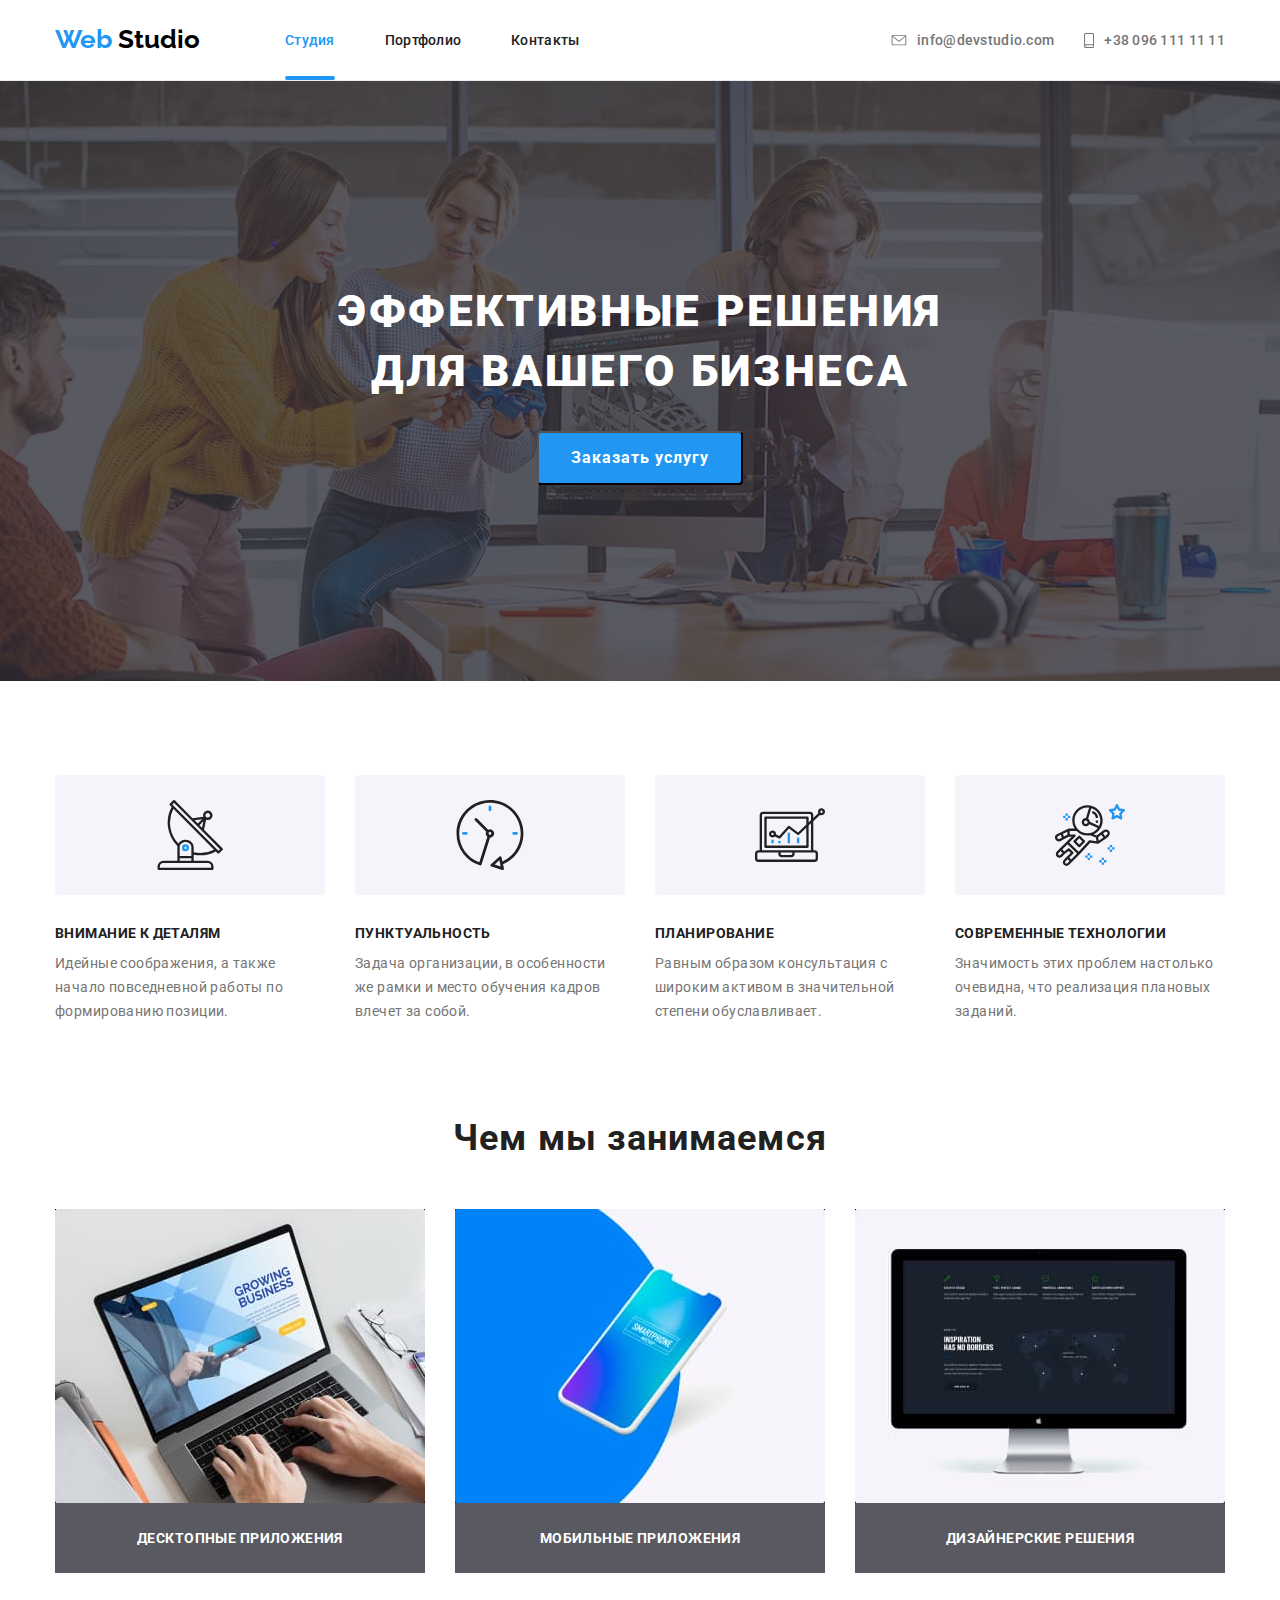
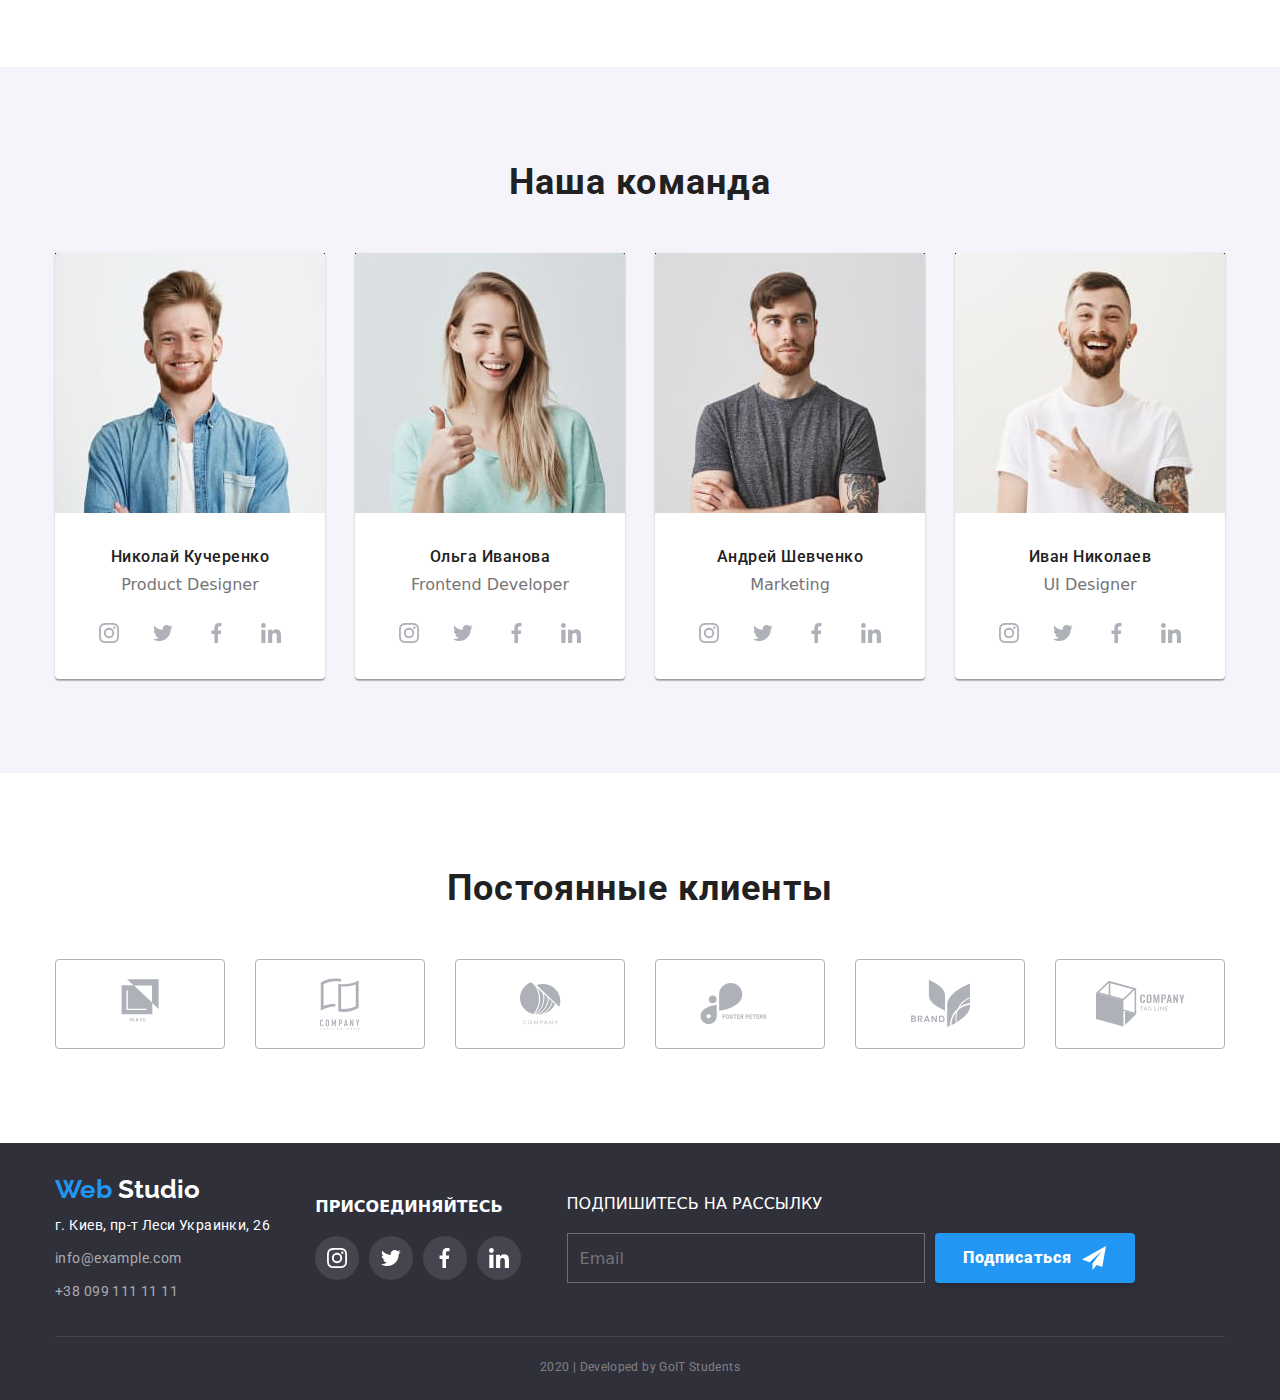
==== commit c21266cb: "HW6 done" ====
--- a/index.html
+++ b/index.html
@@ -434,7 +434,7 @@
         <div class="footer-mailing">
           <p class="footer-text">Подпишитесь на рассылку</p>
           <div class="feedback">
-            <input type="text" value="E-mail" />
+            <input class="footer-email" type="email" name="email" placeholder="Email">
             <a class="footer-button"
               >Подписаться
               <svg class="socialnet" width="24px" height="24px">
@@ -450,46 +450,65 @@
         </p>
       </div>
     </footer>
-    <div class="backdrop is-hidden" data-modal>
-      <div class="modal">
-        <button class="modal-close-button" data-modal-close>
-          <svg class="modal-close-icon">
-            <use href="./images/symbol-defs.svg#icon-vector"></use>
-          </svg>
-        </button>
-        <h3 class="modal-title">Оставьте свои данные, мы вам перезвоним</h3>
-        <div class="input-area">
-          <div class="form-field">
-            <input class="modal-input" type="name" name="name" id="name" />
-            <label class="modal-label" for="name">
+    <!--Modal Window-->
+      <div class="backdrop is-hidden" data-modal>
+        <div class="modal">
+          <button class="modal-close-button" data-modal-close>
+            <svg class="modal-close-icon">
+              <use href="./images/symbol-defs.svg#icon-vector"></use>
+            </svg>
+          </button>
+          <h3 class="modal-title">Оставьте свои данные, мы вам перезвоним</h3>
+          <form>
+          <div class="input-area">
+            <div class="form-field">
+              <input class="modal-input" type="name" name="name" id="name" placeholder=" " />
+              <label class="modal-label" for="name">
+                <span class="field-name">Имя</span> 
+              </label>
               <svg class="modal-icon" width="12px" height="12px">
                 <use href="./images/symbol-defs.svg#icon-name-modal"></use>
               </svg>
-              Имя
-            </label>
-          </div>
-          <div class="form-field">
-            <input class="modal-input" type="tel" name="tel" id="name" />
-            <label class="modal-label" for="tel">
+            </div>
+            <div class="form-field">
+              <input class="modal-input" type="tel" name="tel" id="tel" placeholder="  "/>
+              <label class="modal-label" for="tel">
+                <span class="field-name">Телефон</span>
+              </label>
               <svg class="modal-icon" width="13px" height="13px">
                 <use href="./images/symbol-defs.svg#icon-phone-modal"></use>
               </svg>
-              Телефон
-            </label>
-          </div>
-          <div class="form-field">
-            <input class="modal-input" type="mail" name="mail" id="mail" />
-            <label class="modal-label" for="mail">
+            </div>
+            <div class="form-field">
+              <input class="modal-input" type="mail" name="mail" id="mail" placeholder=" "/>
+              <label class="modal-label" for="mail">
+                <span class="field-name">Почта</span>
+              </label>
               <svg class="modal-icon" width="15px" height="12px">
                 <use href="./images/symbol-defs.svg#icon-mail-modal"></use>
               </svg>
-              Почта
-            </label>
+            </div>
+            <div class="field-textarea">
+            <textarea class="modal-input textarea" name="comment" cols="30" rows="10" placeholder="Комментарий"></textarea>
+          
+            <label class="field-checkbox">
+            <input class="checkbox" type="checkbox">
+            <span class="checkbox-icon"></span>
+            <span>Соглашаюсь с рассылкой и принимаю
+              <a href="">Условия договора</a>
+            </span>
+          </label>
+          
+          <div class="modal-button">
+            <button type="submit" class="button modal-button">
+              <span class="submit">Отправить</span>
+            </button>
           </div>
+          </div>
+          <!-- <button>Отправить</button> -->
         </div>
-        <!-- <button>Отправить</button> -->
       </div>
-    </div>
+    </form>
     <script src="./js/modal.js"></script>
   </body>
 </html>
--- a/CSS/styles.css
+++ b/CSS/styles.css
@@ -18,10 +18,13 @@
 h3 {
   margin: 0;
 }
+button {
+  background-color: #2196f3;
+}
 .form-field input {
   border: 1px solid rgba(33, 33, 33, 0.2);
   border-radius: 4px;
-  padding: 12px 16px;
+  padding: 12px 42px;
 }
 :root {
   --main-text: #212121;
@@ -212,6 +215,9 @@
   position: fixed;
   top: 0;
   left: 0;
+  transition: transform 250ms cubic-bezier(0.4, 0, 0.2, 1),
+    opacity 250ms cubic-bezier(0.4, 0, 0.2, 1);
+
   width: 100%;
   height: 100%;
   background-color: rgba(0, 0, 0, 0.2);
@@ -221,14 +227,18 @@
   opacity: 0;
   pointer-events: none;
 }
+.backdrop.is-hidden .modal {
+  transform: translate(-50%, -50%) scale(0.5);
+}
 .modal {
   position: absolute;
   top: 50%;
   left: 50%;
-  transform: translate(-50%, -50%);
+  transform: translate(-50%, -50%) scale(1);
+  transition: transform 250ms cubic-bezier(0.4, 0, 0.2, 1),
+    opacity 250ms cubic-bezier(0.4, 0, 0.2, 1);
   padding: 40px;
   width: 528px;
-  height: 581px;
 
   background-color: #fff;
   box-shadow: 0px 2px 1px rgba(0, 0, 0, 0.2), 0px 1px 1px rgba(0, 0, 0, 0.14),
@@ -244,7 +254,7 @@
   border: none;
   transform: translateX(30%) translateY(-30%);
   border-radius: 50%;
-  background: #ffffff;
+  background-color: #ffffff;
   box-shadow: 0px 2px 1px rgba(0, 0, 0, 0.2), 0px 1px 1px rgba(0, 0, 0, 0.14),
     0px 1px 3px rgba(0, 0, 0, 0.12);
 }
@@ -276,13 +286,22 @@
 }
 .modal-label {
   position: absolute;
-  /* display: block; */
+  top: 50%;
+  left: 42px;
+  transform: translateY(-50%);
+  width: 100%;
   font-family: Roboto;
   font-style: normal;
   font-weight: normal;
   font-size: 14px;
   line-height: 16px;
   letter-spacing: 0.01em;
+}
+.textarea {
+  height: 120px;
+  margin-bottom: 30px;
+  padding: 12px 16px;
+  resize: none;
 }
 /* .modal-label div {
   display: block;
@@ -290,17 +309,78 @@
   height: 18px;
   margin-right: 8px;
 } */
-
-/* .modal-icon {
+.checkbox-icon {
+  display: inline-block;
+  margin-right: 7px;
+  width: 16px;
+  height: 15px;
+  border: 2px solid #212121;
+  border-radius: 2px;
+}
+.checkbox {
+  -webkit-appearance: none;
+  -moz-appearance: none;
+  appearance: none;
   position: absolute;
-} */
-.modal-input:focus + .modal-label {
+}
+.field-checkbox {
+  display: inline-block;
+  margin-bottom: 28px;
+  padding-left: 13px;
+  font-size: 14px;
+  line-height: 24px;
+}
+.field-checkbox a {
   color: #2196f3;
+  text-decoration-line: underline;
+}
+.checkbox:checked + .checkbox-icon {
+  background-color: #2196f3;
+  border-color: transparent;
+  background-origin: border-box;
+  background-image: url(../images/icon-check.svg);
+  background-size: contain;
+}
+.modal-button {
+  display: flex;
+  justify-content: center;
+  align-items: center;
+}
+.modal-button button {
+  width: 200px;
+  height: 50px;
+  font-weight: bold;
+  font-size: 16px;
+  letter-spacing: 0.06em;
+  color: #ffffff;
+  box-shadow: 0px 4px 4px rgba(0, 0, 0, 0.15);
+  border-radius: 4px;
+  border: transparent;
+}
+.modal-icon {
+  position: absolute;
+  top: 50%;
+  left: 16px;
+  transform: translateY(-50%);
+}
+.modal-input {
+  border: 1px solid rgba(33, 33, 33, 0.2);
+  border-radius: 4px;
+  width: 100%;
+}
+
+.modal-input:focus + .modal-label,
+.modal-input:not(:placeholder-shown) + .modal-label {
+  transform: translateX(-26px) translateY(-40px);
+  transition: transform 250ms cubic-bezier(0.4, 0, 0.2, 1);
+  color: #2196f3;
+}
+.modal-input:focus ~ .modal-icon {
   fill: #2196f3;
 }
-/* .modal-input:focus {
-  border: 1px solid #2196f3;
-} */
+.modal-input:focus {
+  outline: 1px solid #2196f3;
+}
 /* CHARACTERISTICS SECTION*/
 .feature {
   padding-top: 94px;
